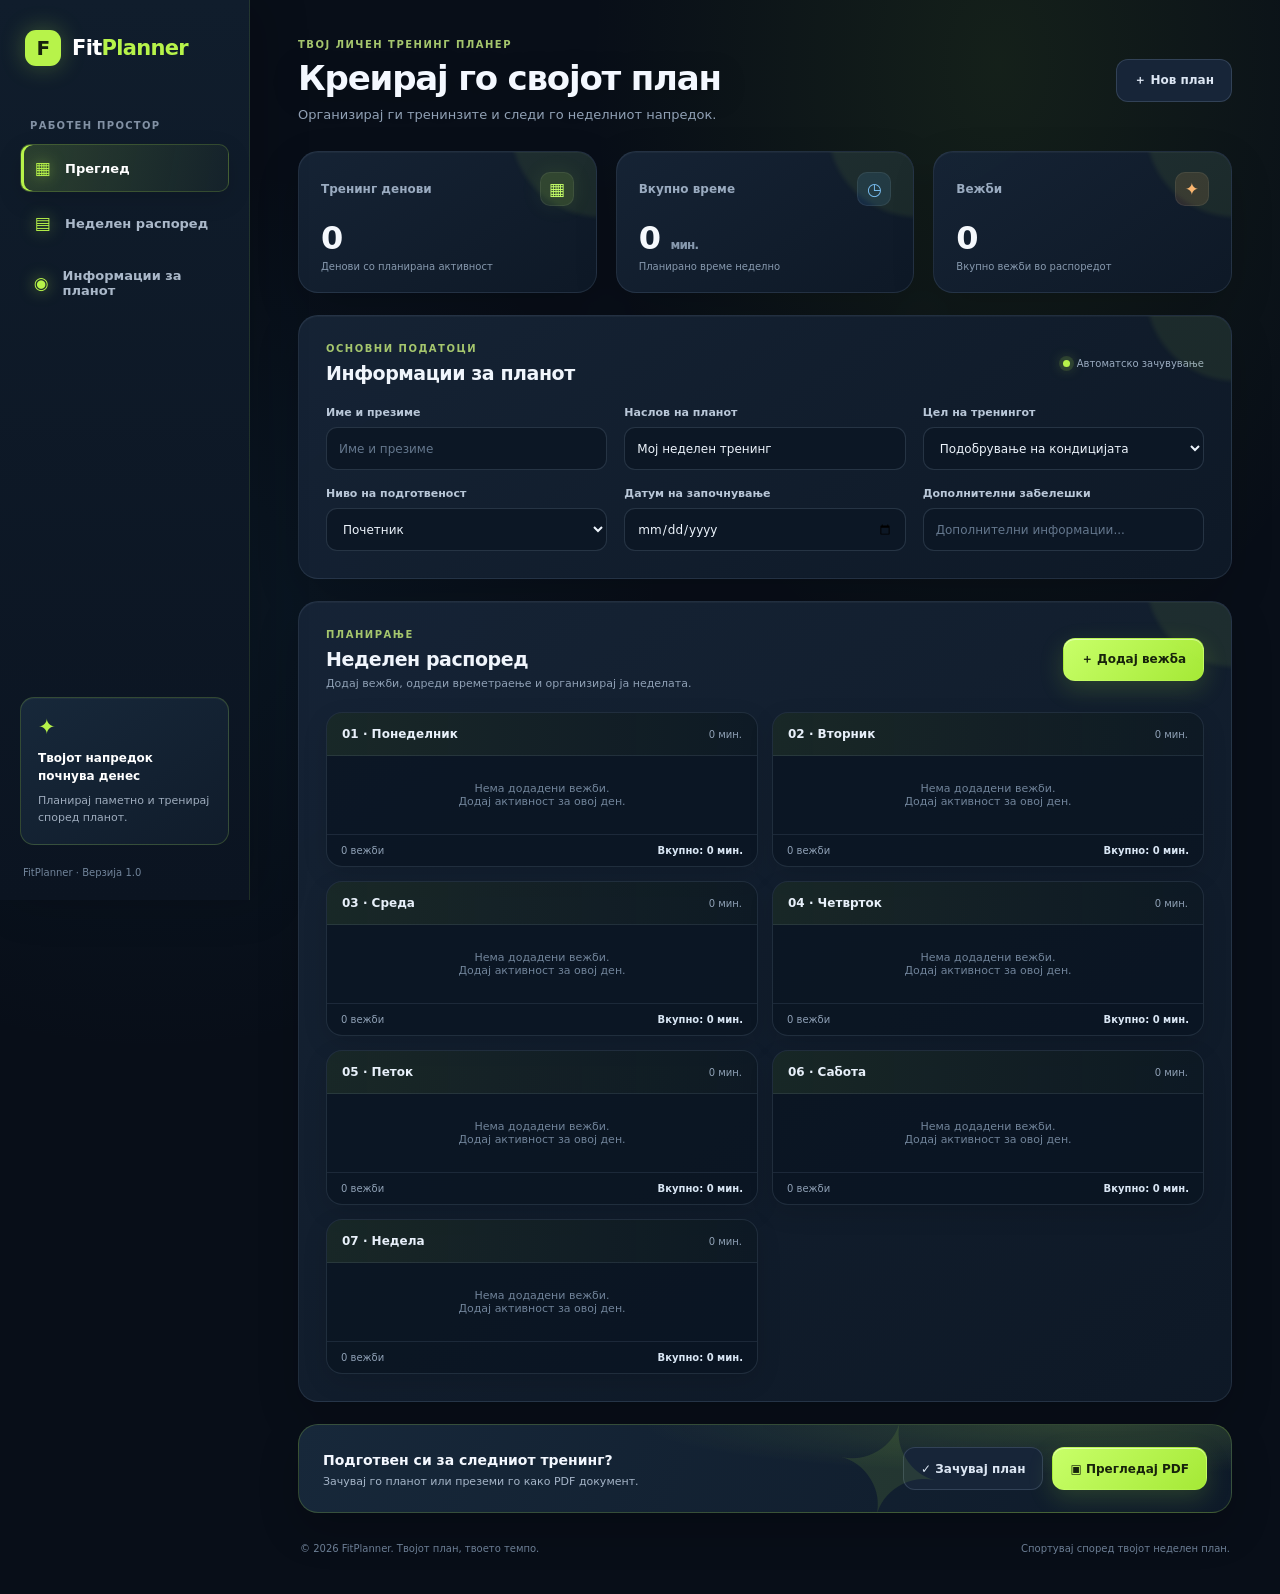
==== index.html @ 8e90e70c "Add files via upload" ====
<!DOCTYPE html>
<html lang="mk">
<head>
    <meta charset="UTF-8">
    <meta name="viewport" content="width=device-width, initial-scale=1.0">
    <meta name="description" content="FitPlanner - креирај персонализиран неделен тренинг-план.">
    <title>FitPlanner | Тренинг планер</title>
    <link rel="stylesheet" href="css/stil.css">
</head>
<body>
    <div class="aplikacija">
        <!-- Навигација за десктоп и мобилни уреди -->
        <aside class="stranicna-navigacija">
            <a class="logo" href="#" aria-label="FitPlanner почетна">
                <span class="logo-ikona">F</span>
                <span>Fit<span class="logo-naglasok">Planner</span></span>
            </a>

            <div class="navigacija-naslov">РАБОТЕН ПРОСТОР</div>
            <nav class="navigacija-linkovi" aria-label="Главна навигација">
                <a class="navigacija-link aktivna" href="#pocetna">
                    <span class="navigacija-ikona">▦</span> Преглед
                </a>
                <a class="navigacija-link" href="#raspored">
                    <span class="navigacija-ikona">▤</span> Неделен распоред
                </a>
                <a class="navigacija-link" href="#informacii">
                    <span class="navigacija-ikona">◉</span> Информации за планот
                </a>
            </nav>

            <div class="navigacija-dno">
                <div class="pomos-karticka">
                    <div class="pomos-ikona">✦</div>
                    <strong>Твојот напредок почнува денес</strong>
                    <p>Планирај паметно и тренирај според планот.</p>
                </div>
                <span class="verzija-aplikacija">FitPlanner · Верзија 1.0</span>
            </div>
        </aside>

        <!-- Главна содржина -->
        <main class="glavna-sodrzina" id="pocetna">
            <header class="gorna-lenta">
                <div>
                    <p class="nadnaslov">ТВОЈ ЛИЧЕН ТРЕНИНГ ПЛАНЕР</p>
                    <h1>Креирај го својот план</h1>
                    <p class="podnaslov">Организирај ги тренинзите и следи го неделниот напредок.</p>
                </div>
                <button class="kopce kopce-svetlo" id="kopceNovPlan" type="button">
                    ＋ Нов план
                </button>
            </header>

            <!-- Картички со автоматски пресметани статистики -->
            <section class="statistika-mreza" aria-label="Статистика на тренинг планот">
                <article class="statistika-karticka">
                    <div class="statistika-vrh">
                        <span class="statistika-oznaka">Тренинг денови</span>
                        <span class="statistika-ikona zelena">▦</span>
                    </div>
                    <strong class="statistika-broj" id="brojDenovi">0</strong>
                    <span class="statistika-opis">Денови со планирана активност</span>
                </article>
                <article class="statistika-karticka">
                    <div class="statistika-vrh">
                        <span class="statistika-oznaka">Вкупно време</span>
                        <span class="statistika-ikona sina">◷</span>
                    </div>
                    <strong class="statistika-broj" id="vkupnoVreme">0 <small>мин.</small></strong>
                    <span class="statistika-opis">Планирано време неделно</span>
                </article>
                <article class="statistika-karticka">
                    <div class="statistika-vrh">
                        <span class="statistika-oznaka">Вежби</span>
                        <span class="statistika-ikona portokalova">✦</span>
                    </div>
                    <strong class="statistika-broj" id="brojVezbi">0</strong>
                    <span class="statistika-opis">Вкупно вежби во распоредот</span>
                </article>
            </section>

            <!-- Форма за основните информации на тренинг планот -->
            <section class="sekcija-panel" id="informacii">
                <div class="sekcija-zaglavie">
                    <div>
                        <p class="sekcija-nadnaslov">ОСНОВНИ ПОДАТОЦИ</p>
                        <h2>Информации за планот</h2>
                    </div>
                    <span class="status-oznaka"><span></span> Автоматско зачувување</span>
                </div>

                <div class="forma-mreza">
                    <label class="pole-grupa">
                        <span>Име и презиме</span>
                        <input class="pole-vnes" id="imeKorisnik" type="text" placeholder="Име и презиме">
                    </label>
                    <label class="pole-grupa">
                        <span>Наслов на планот</span>
                        <input class="pole-vnes" id="naslovPlan" type="text" placeholder="Пр. Мој неделен тренинг">
                    </label>
                    <label class="pole-grupa">
                        <span>Цел на тренингот</span>
                        <select class="pole-vnes" id="celTrening">
                            <option value="Подобрување на кондицијата">Подобрување на кондицијата</option>
                            <option value="Намалување на телесна тежина">Намалување на телесна тежина</option>
                            <option value="Зголемување на мускулна маса">Зголемување на мускулна маса</option>
                            <option value="Одржување на форма">Одржување на форма</option>
                            <option value="Општо здравје и активност">Општо здравје и активност</option>
                        </select>
                    </label>
                    <label class="pole-grupa">
                        <span>Ниво на подготвеност</span>
                        <select class="pole-vnes" id="nivoTrening">
                            <option value="Почетник">Почетник</option>
                            <option value="Средно ниво">Средно ниво</option>
                            <option value="Напредно">Напредно</option>
                        </select>
                    </label>
                    <label class="pole-grupa">
                        <span>Датум на започнување</span>
                        <input class="pole-vnes" id="datumPocetok" type="date">
                    </label>
                    <label class="pole-grupa">
                        <span>Дополнителни забелешки</span>
                        <input class="pole-vnes" id="zabeleskiPlan" type="text" placeholder="Дополнителни информации...">
                    </label>
                </div>
            </section>

            <!-- Неделен распоред во кој што корисникот додава вежби за секој ден -->
            <section class="sekcija-panel" id="raspored">
                <div class="sekcija-zaglavie raspored-zaglavie">
                    <div>
                        <p class="sekcija-nadnaslov">ПЛАНИРАЊЕ</p>
                        <h2>Неделен распоред</h2>
                        <p class="sekcija-opis">Додај вежби, одреди времетраење и организирај ја неделата.</p>
                    </div>
                    <button class="kopce kopce-glavno" id="kopceDodadiVezba" type="button">＋ Додај вежба</button>
                </div>

                <div class="denovi-mreza" id="denoviMreza">
                </div>
            </section>

            <!-- Активности при зачувување на документот -->
            <section class="zavrsni-dejstva">
                <div>
                    <strong>Подготвен си за следниот тренинг?</strong>
                    <p>Зачувај го планот или преземи го како PDF документ.</p>
                </div>
                <div class="zavrsni-kopcinja">
                    <button class="kopce kopce-svetlo" id="kopceZacuvaj" type="button">✓ Зачувај план</button>
                    <button class="kopce kopce-glavno" id="kopcePdf" type="button">▣ Прегледај PDF</button>
                </div>
            </section>

            <footer class="podnozje">
                <span>© 2026 FitPlanner. Твојот план, твоето темпо.</span>
                <span>Спортувај според твојот неделен план.</span>
            </footer>
        </main>
    </div>

    <!-- Прозорец за додавање или уредување на вежба -->
    <div class="pozadina-modal" id="pozadinaModal" aria-hidden="true">
        <section class="modal-prozor" role="dialog" aria-modal="true" aria-labelledby="modalNaslov">
            <div class="modal-zaglavie">
                <div>
                    <p class="sekcija-nadnaslov">ТРЕНИНГ АКТИВНОСТ</p>
                    <h2 id="modalNaslov">Додај вежба</h2>
                </div>
                <button class="modal-zatvori" id="kopceZatvoriModal" type="button" aria-label="Затвори">×</button>
            </div>

            <form id="formaVezba">
                <input type="hidden" id="urediVezbaId">
                <label class="pole-grupa">
                    <span>Ден</span>
                    <select class="pole-vnes" id="denVezba" required></select>
                </label>
                <label class="pole-grupa">
                    <span>Избери вежба според мускулната група</span>
                    <select class="pole-vnes" id="imeVezba" required></select>
                </label>
                <div class="pole-grupa sopstvena-vezba" id="sopstvenaVezbaPolinja" hidden>
                    <span>Твоја вежба</span>
                    <input class="pole-vnes" id="sopstvenoImeVezba" type="text" maxlength="80" placeholder="Внеси име на вежбата">
                    <select class="pole-vnes" id="sopstvenaKategorija" aria-label="Мускулна група">
                        <option value="Гради">Гради</option><option value="Грб">Грб</option>
                        <option value="Раменици">Раменици</option><option value="Бицепс">Бицепс</option>
                        <option value="Трицепс">Трицепс</option><option value="Квадрицепс">Квадрицепс</option>
                        <option value="Задна ложа">Задна ложа</option><option value="Глутеус">Глутеус</option>
                        <option value="Листови">Листови</option><option value="Стомачни и core">Стомачни и core</option>
                        <option value="Кардио">Кардио</option><option value="Мобилност и истегнување">Мобилност и истегнување</option>
                        <option value="Друго">Друго</option>
                    </select>
                    <small class="pole-pomos">Не ја најде вежбата? Внеси сопствено име и избери мускулна група.</small>
                </div>
                <div class="forma-mreza forma-mreza-tesna">
                    <label class="pole-grupa">
                        <span>Времетраење (минути)</span>
                        <input class="pole-vnes" id="vremeVezba" type="number" min="1" max="600" value="10" required>
                    </label>
                    <label class="pole-grupa">
                        <span>Број на серии</span>
                        <input class="pole-vnes" id="seriiVezba" type="number" min="1" max="50" value="3">
                    </label>
                    <label class="pole-grupa">
                        <span>Повторувања</span>
                        <input class="pole-vnes" id="povtoruvanjaVezba" type="text" placeholder="Пр. 12 или 30 сек.">
                    </label>
                    <label class="pole-grupa">
                        <span>Пауза (секунди)</span>
                        <input class="pole-vnes" id="pauzaVezba" type="number" min="0" max="600" value="60">
                    </label>
                </div>
                <label class="pole-grupa">
                    <span>Забелешка</span>
                    <textarea class="pole-vnes pole-tekst" id="zabeleskaVezba" rows="3" placeholder="Дополнителни инструкции за вежбата..."></textarea>
                </label>
                <div class="modal-dejstva">
                    <button class="kopce kopce-svetlo" id="kopceOtkaziModal" type="button">Откажи</button>
                    <button class="kopce kopce-glavno" type="submit">Зачувај вежба</button>
                </div>
            </form>
        </section>
    </div>

    <!-- Скриен html образец што се повикува -->
    <div class="pdf-obrazec" id="pdfObrazec"></div>

    <!-- Преглед на pdf документ пред да се превзема -->
    <div class="pdf-modal-pozadina" id="pdfModal" aria-hidden="true">
        <section class="pdf-modal-prozor" role="dialog" aria-modal="true" aria-labelledby="pdfModalNaslov">
            <header class="pdf-modal-glava">
                <div><p class="sekcija-nadnaslov">FITPLANNER ИЗВЕШТАЈ</p><h2 id="pdfModalNaslov">Преглед на тренинг план</h2><p>Провери го документот, па избери „Зачувај како PDF“ во прозорецот за печатење.</p></div>
                <button class="malo-kopce" id="zatvoriPdfPregled" type="button" aria-label="Затвори">×</button>
            </header>
            <iframe id="pdfPregledRamka" title="Преглед на документ за печатење како PDF"></iframe>
            <footer class="pdf-modal-akcii">
                <button class="kopce kopce-svetlo" id="zatvoriPdfPregledDno" type="button">Назад кон распоредот</button>
                <button class="kopce kopce-glavno" id="prezemiPregledPdf" type="button">⇩ Печати / Зачувај како PDF</button>
            </footer>
        </section>
    </div>

    <!-- Вчитување на JS датотеки -->
    <script src="js/vezbi.js"></script>
    <script src="js/planer.js"></script>
    <script src="js/pdf.js"></script>
    <script src="js/app.js"></script>
</body>
</html>
---- css/stil.css ----
:root {
    --pozadina: #f4f7fb;
    --bela: #ffffff;
    --temna: #142235;
    --tekst: #26364a;
    --sekundaren-tekst: #7c8999;
    --zelena: #a3e635;
    --zelena-temna: #6b9f1d;
    --linija: #e8edf3;
    --senka: 0 12px 35px rgba(24, 42, 65, .06);
    --radius: 18px;
}
* { box-sizing: border-box; }
html { scroll-behavior: smooth; }
body {
    margin: 0;
    background: var(--pozadina);
    color: var(--tekst);
    font-family: Inter, ui-sans-serif, system-ui, -apple-system, BlinkMacSystemFont, "Segoe UI", sans-serif;
}
button, input, select, textarea { font: inherit; }
button { cursor: pointer; }

/* =========================================================
   Главен распоред и навигација за мобилни и десктоп уреди
   ========================================================= */
.aplikacija { min-height: 100vh; }
.stranicna-navigacija {
    width: 250px;
    position: fixed;
    inset: 0 auto 0 0;
    z-index: 5;
    display: flex;
    flex-direction: column;
    padding: 30px 20px 22px;
    color: #dce6f2;
    background: #101d2e;
}
.logo {
    display: flex;
    align-items: center;
    gap: 11px;
    margin: 0 0 54px 5px;
    color: #fff;
    font-size: 21px;
    font-weight: 800;
    letter-spacing: -.7px;
    text-decoration: none;
}
.logo-ikona {
    display: grid;
    width: 36px;
    height: 36px;
    place-items: center;
    border-radius: 11px;
    background: var(--zelena);
    color: #17230d;
    font-size: 20px;
}
.logo-naglasok { color: var(--zelena); }
.navigacija-naslov {
    margin: 0 0 13px 10px;
    color: #8291a4;
    font-size: 10px;
    font-weight: 800;
    letter-spacing: 1.3px;
}
.navigacija-linkovi { display: grid; gap: 7px; }
.navigacija-link {
    display: flex;
    align-items: center;
    gap: 13px;
    padding: 13px 12px;
    border-radius: 10px;
    color: #aab8c9;
    font-size: 13px;
    font-weight: 600;
    text-decoration: none;
    transition: .2s ease;
}
.navigacija-link:hover, .navigacija-link.aktivna {
    background: #22334a;
    color: #fff;
}
.navigacija-link.aktivna { box-shadow: inset 3px 0 var(--zelena); }
.navigacija-ikona { width: 19px; color: var(--zelena); font-size: 17px; text-align: center; }
.navigacija-dno { margin-top: auto; }
.pomos-karticka {
    padding: 17px;
    border: 1px solid #2b3c51;
    border-radius: 14px;
    background: #18283b;
}
.pomos-ikona { margin-bottom: 10px; color: var(--zelena); font-size: 21px; }
.pomos-karticka strong { display: block; color: #fff; font-size: 12px; line-height: 1.5; }
.pomos-karticka p { margin: 7px 0 0; color: #9eacbd; font-size: 11px; line-height: 1.6; }
.verzija-aplikacija { display: block; margin: 22px 0 0 3px; color: #718197; font-size: 10px; }
.glavna-sodrzina { max-width: 1600px; margin-left: 250px; padding: 39px 48px 25px; }
.gorna-lenta { display: flex; align-items: center; justify-content: space-between; gap: 20px; margin-bottom: 29px; }
.nadnaslov, .sekcija-nadnaslov {
    margin: 0 0 8px;
    color: #8a98a9;
    font-size: 10px;
    font-weight: 800;
    letter-spacing: 1.5px;
}
h1, h2, p { overflow-wrap: anywhere; }
h1 { margin: 0; color: var(--temna); font-size: clamp(25px, 3vw, 34px); letter-spacing: -1.2px; }
.podnaslov { margin: 9px 0 0; color: var(--sekundaren-tekst); font-size: 13px; }

/* =========================================================
   Копчиња и картички со статистика
   ========================================================= */
.kopce {
    display: inline-flex;
    min-height: 43px;
    align-items: center;
    justify-content: center;
    gap: 8px;
    padding: 0 17px;
    border: 1px solid transparent;
    border-radius: 10px;
    font-size: 12px;
    font-weight: 750;
    transition: transform .18s ease, box-shadow .18s ease, background .18s ease;
}
.kopce:hover { transform: translateY(-1px); }
.kopce-glavno { background: var(--zelena); color: #1b2a10; box-shadow: 0 5px 13px rgba(163, 230, 53, .2); }
.kopce-glavno:hover { background: #b2f04c; }
.kopce-svetlo { border-color: #e4eaf0; background: #fff; color: #405168; }
.kopce-svetlo:hover { background: #f8fafc; }
.statistika-mreza { display: grid; grid-template-columns: repeat(3, minmax(0, 1fr)); gap: 17px; margin-bottom: 22px; }
.statistika-karticka, .sekcija-panel {
    border: 1px solid #edf1f5;
    border-radius: var(--radius);
    background: var(--bela);
    box-shadow: var(--senka);
}
.statistika-karticka { padding: 20px 22px; }
.statistika-vrh { display: flex; align-items: center; justify-content: space-between; }
.statistika-oznaka { color: #718096; font-size: 12px; font-weight: 650; }
.statistika-ikona { display: grid; width: 34px; height: 34px; place-items: center; border-radius: 10px; font-size: 17px; }
.statistika-ikona.zelena { background: #effbdc; color: #679b1b; }
.statistika-ikona.sina { background: #e9f3ff; color: #4785c8; }
.statistika-ikona.portokalova { background: #fff2e8; color: #e38b43; }
.statistika-broj { display: block; margin-top: 13px; color: #1b2a3e; font-size: 29px; letter-spacing: -.8px; }
.statistika-broj small { color: #8b98a8; font-size: 12px; font-weight: 600; }
.statistika-opis { display: block; margin-top: 4px; color: #9aa5b2; font-size: 10px; }

/* =========================================================
   Форми со податоци
   ========================================================= */
.sekcija-panel { margin-bottom: 22px; padding: 25px; }
.sekcija-zaglavie { display: flex; align-items: center; justify-content: space-between; gap: 18px; margin-bottom: 22px; }
.sekcija-zaglavie h2, .modal-zaglavie h2 { margin: 0; color: #1b2a3e; font-size: 19px; letter-spacing: -.45px; }
.sekcija-opis { margin: 7px 0 0; color: #8a97a7; font-size: 11px; }
.status-oznaka { display: flex; align-items: center; gap: 7px; color: #82909f; font-size: 10px; white-space: nowrap; }
.status-oznaka span { width: 7px; height: 7px; border-radius: 50%; background: #8bcf36; box-shadow: 0 0 0 4px #eff9e5; }
.forma-mreza { display: grid; grid-template-columns: repeat(3, minmax(0, 1fr)); gap: 17px; }
.forma-mreza-tesna { grid-template-columns: repeat(2, minmax(0, 1fr)); }
.pole-grupa { display: grid; min-width: 0; gap: 8px; }
.pole-grupa > span { color: #56667a; font-size: 11px; font-weight: 700; }
.pole-vnes {
    width: 100%;
    min-height: 43px;
    padding: 10px 12px;
    border: 1px solid #e4eaf0;
    border-radius: 9px;
    outline: none;
    background: #fbfcfe;
    color: #34465b;
    font-size: 12px;
    transition: border .2s ease, box-shadow .2s ease;
}
.pole-vnes:focus { border-color: #a3d95a; box-shadow: 0 0 0 3px rgba(163, 230, 53, .13); }
.pole-vnes::placeholder { color: #aab4c0; }
.pole-tekst { resize: vertical; }

/* =========================================================
   Неделен распоред и картички за деновите
   ========================================================= */
.raspored-zaglavie { align-items: center; }
.denovi-mreza { display: grid; grid-template-columns: repeat(2, minmax(0, 1fr)); gap: 14px; }
.den-karticka { min-width: 0; overflow: hidden; border: 1px solid #e9eef3; border-radius: 13px; background: #fff; }
.den-zaglavie { display: flex; align-items: center; justify-content: space-between; gap: 12px; padding: 14px 15px; border-bottom: 1px solid #edf1f5; background: #fbfcfe; }
.den-ime { color: #27384d; font-size: 12px; font-weight: 800; }
.den-vreme { color: #7c8999; font-size: 10px; white-space: nowrap; }
.den-sodrzina { min-height: 70px; padding: 12px 14px; }
.prazno-den { display: grid; min-height: 54px; place-items: center; color: #a1adba; font-size: 11px; text-align: center; }
.vezba-red { display: flex; align-items: flex-start; justify-content: space-between; gap: 10px; padding: 9px 0; border-bottom: 1px solid #f0f3f6; }
.vezba-red:last-child { border-bottom: 0; }
.vezba-podatoci { min-width: 0; }
.vezba-ime { display: block; color: #34465b; font-size: 11px; font-weight: 750; }
.vezba-meta { display: block; margin-top: 4px; color: #96a2b0; font-size: 10px; line-height: 1.5; }
.vezba-akcii { display: flex; flex-shrink: 0; gap: 4px; }
.malo-kopce { display: grid; width: 27px; height: 27px; place-items: center; border: 0; border-radius: 7px; background: #f2f5f8; color: #6d7b8c; font-size: 12px; }
.malo-kopce:hover { background: #e8f5d9; color: #5c8c1a; }
.malo-kopce.izbrisi:hover { background: #fff0ed; color: #d65b4d; }
.den-dno { display: flex; align-items: center; justify-content: space-between; padding: 10px 14px; border-top: 1px solid #edf1f5; color: #8996a5; font-size: 10px; }
.den-dno strong { color: #53657a; }
.zavrsni-dejstva { display: flex; align-items: center; justify-content: space-between; gap: 18px; margin: 5px 0 25px; padding: 22px 24px; border-radius: var(--radius); background: #17283d; color: #fff; }
.zavrsni-dejstva strong { font-size: 14px; }
.zavrsni-dejstva p { margin: 6px 0 0; color: #a9b7c8; font-size: 11px; }
.zavrsni-kopcinja { display: flex; flex-wrap: wrap; gap: 9px; }
.podnozje { display: flex; justify-content: space-between; gap: 15px; padding: 5px 2px 15px; color: #9aa6b4; font-size: 10px; }

/* =========================================================
   Прозорец за додавање и уредување на вежби
   ========================================================= */
.pozadina-modal {
    position: fixed;
    inset: 0;
    z-index: 20;
    display: none;
    align-items: center;
    justify-content: center;
    overflow-y: auto;
    padding: 20px;
    background: rgba(13, 25, 41, .62);
    backdrop-filter: blur(4px);
}
.pozadina-modal.otvorena { display: flex; }
.modal-prozor { width: min(100%, 520px); max-height: 92vh; overflow-y: auto; padding: 25px; border-radius: 17px; background: #fff; box-shadow: 0 25px 80px rgba(0,0,0,.2); }
.modal-zaglavie { display: flex; align-items: flex-start; justify-content: space-between; margin-bottom: 22px; }
.modal-zatvori { width: 32px; height: 32px; border: 0; border-radius: 9px; background: #f2f5f8; color: #68788b; font-size: 22px; }
#formaVezba { display: grid; gap: 15px; }
.modal-dejstva { display: flex; justify-content: flex-end; gap: 9px; margin-top: 5px; }

/* =========================================================
   PDF Образец
   ========================================================= */
.pdf-obrazec { display: none; position: absolute; left: 0; top: 0; z-index: -1; width: 794px; box-sizing: border-box; padding: 42px; background: #fff; color: #26364a; font-family: Arial, sans-serif; }
.pdf-glava { padding: 25px; border-radius: 12px; background: #142235; color: #fff; }
.pdf-logo { color: #a3e635; font-size: 13px; font-weight: 800; letter-spacing: 2px; }
.pdf-glava h1 { margin: 16px 0 6px; color: #fff; font-size: 28px; }
.pdf-glava p { margin: 0; color: #d1dbe7; font-size: 12px; }
.pdf-info { display: grid; grid-template-columns: 1fr 1fr; gap: 12px; margin: 22px 0; }
.pdf-info-karticka { padding: 13px; border: 1px solid #e6ebf0; border-radius: 8px; }
.pdf-info-karticka small { display: block; margin-bottom: 5px; color: #8491a0; font-size: 9px; text-transform: uppercase; }
.pdf-info-karticka strong { color: #26364a; font-size: 12px; }
.pdf-den { margin: 16px 0; page-break-inside: avoid; }
.pdf-den h2 { padding: 10px 12px; border-radius: 6px; background: #eef6e3; color: #263b19; font-size: 14px; }
.pdf-tabela { width: 100%; border-collapse: collapse; font-size: 10px; }
.pdf-tabela th, .pdf-tabela td { padding: 8px; border: 1px solid #e5eaf0; text-align: left; vertical-align: top; }
.pdf-tabela th { background: #f4f7fa; color: #526174; }
.pdf-vkupno { margin-top: 20px; padding: 15px; border-radius: 8px; background: #142235; color: #fff; font-size: 12px; }
.pdf-zabeleska { margin-top: 15px; color: #68788b; font-size: 10px; line-height: 1.6; }
.pdf-podnozje { margin-top: 25px; padding-top: 12px; border-top: 1px solid #e5eaf0; color: #98a3b0; font-size: 9px; text-align: center; }

/* =========================================================
   Респонзивност за различни уреди
   ========================================================= */
@media (max-width: 1100px) {
    .glavna-sodrzina { padding: 32px 27px; }
    .stranicna-navigacija { width: 220px; }
    .glavna-sodrzina { margin-left: 220px; }
    .forma-mreza { grid-template-columns: repeat(2, minmax(0, 1fr)); }
}
@media (max-width: 760px) {
    .stranicna-navigacija { position: static; width: auto; padding: 15px 18px; }
    .logo { margin: 0; }
    .navigacija-naslov, .navigacija-dno { display: none; }
    .navigacija-linkovi { display: flex; gap: 5px; margin-top: 13px; overflow-x: auto; }
    .navigacija-link { flex: 0 0 auto; padding: 9px 11px; font-size: 11px; }
    .glavna-sodrzina { margin-left: 0; padding: 25px 17px; }
    .gorna-lenta { align-items: flex-start; }
    .gorna-lenta > .kopce { flex-shrink: 0; }
    .statistika-mreza { gap: 9px; }
    .statistika-karticka { padding: 14px; }
    .statistika-broj { font-size: 24px; }
    .statistika-opis { line-height: 1.4; }
    .sekcija-panel { padding: 18px; }
    .denovi-mreza { grid-template-columns: 1fr; }
}
@media (max-width: 520px) {
    .gorna-lenta { flex-direction: column; }
    .gorna-lenta > .kopce { width: 100%; }
    .statistika-mreza { grid-template-columns: 1fr; }
    .statistika-karticka { display: grid; grid-template-columns: 1fr auto; align-items: center; }
    .statistika-vrh { display: contents; }
    .statistika-ikona { grid-column: 2; grid-row: 1 / span 2; }
    .statistika-broj { margin-top: 5px; }
    .statistika-opis { grid-column: 1 / -1; }
    .forma-mreza, .forma-mreza-tesna { grid-template-columns: 1fr; }
    .sekcija-zaglavie { align-items: flex-start; flex-direction: column; }
    .status-oznaka { white-space: normal; }
    .zavrsni-dejstva { align-items: stretch; flex-direction: column; padding: 19px; }
    .zavrsni-kopcinja { display: grid; grid-template-columns: 1fr; }
    .podnozje { flex-direction: column; }
    .modal-prozor { padding: 19px; }
    .modal-dejstva { flex-direction: column-reverse; }
    .modal-dejstva .kopce { width: 100%; }
}


/* Полиња за сопствена вежба - по избор на корисник */
[hidden] { display: none !important; }
.sopstvena-vezba { gap: 9px; }
.sopstvena-vezba .pole-vnes { width: 100%; }
.pole-pomos { color: var(--tekst-sekundaren, #8492a6); font-size: 11px; line-height: 1.5; }

/* =========================================================
   Дел со анимации и ефекти
   ========================================================= */
:root {
    --pozadina: #080e18;
    --bela: #111c2b;
    --temna: #f4f8ff;
    --tekst: #dce6f3;
    --sekundaren-tekst: #91a1b5;
    --zelena: #b7f34a;
    --zelena-temna: #8dc52c;
    --linija: rgba(155, 180, 210, .13);
    --senka: 0 18px 55px rgba(0, 0, 0, .24);
    --radius: 20px;
}
body {
    background:
      radial-gradient(ellipse at 78% 4%, rgba(129, 191, 43, .10), transparent 29%),
      radial-gradient(ellipse at 12% 38%, rgba(35, 112, 150, .10), transparent 32%),
      #080e18;
    color: var(--tekst);
}
body::before {
    content: ""; position: fixed; inset: 0; z-index: -1; pointer-events: none;
    opacity: .16;
    background-image: radial-gradient(rgba(190, 220, 255, .22) .7px, transparent .7px);
    background-size: 24px 24px;
    mask-image: linear-gradient(to bottom, black, transparent 82%);
}
.stranicna-navigacija {
    background: linear-gradient(180deg, #101d2c 0%, #0b1421 100%);
    border-right: 1px solid rgba(183, 243, 74, .12);
    box-shadow: 12px 0 45px rgba(0,0,0,.18);
}
.logo-ikona { box-shadow: 0 0 25px rgba(183,243,74,.28); transition: transform .35s, box-shadow .35s; }
.logo:hover .logo-ikona { transform: rotate(-9deg) scale(1.08); box-shadow: 0 0 34px rgba(183,243,74,.48); }
.navigacija-link { border: 1px solid transparent; transition: color .22s, background .22s, transform .22s, border-color .22s; }
.navigacija-link:hover { transform: translateX(4px); background: rgba(183,243,74,.08); border-color: rgba(183,243,74,.12); color: #fff; }
.navigacija-link.aktivna { background: linear-gradient(100deg, rgba(183,243,74,.17), rgba(183,243,74,.035)); border: 1px solid rgba(183,243,74,.18); box-shadow: inset 3px 0 var(--zelena), 0 8px 25px rgba(0,0,0,.13); }
.navigacija-ikona { text-shadow: 0 0 15px rgba(183,243,74,.55); }
.pomos-karticka { background: linear-gradient(145deg, #17283a, #101c2b); border-color: rgba(183,243,74,.2); box-shadow: inset 0 1px rgba(255,255,255,.04); }
.glavna-sodrzina { animation: pojavuvanje .65s cubic-bezier(.2,.75,.25,1) both; }
.nadnaslov, .sekcija-nadnaslov { color: #a5c66d; }
h1 { color: #f4f8ff; text-shadow: 0 5px 28px rgba(0,0,0,.25); }
.podnaslov { color: #91a1b5; }
.kopce { border-radius: 12px; transition: transform .22s ease, box-shadow .22s ease, filter .22s ease, background .22s ease; }
.kopce:hover { transform: translateY(-3px); }
.kopce:active { transform: translateY(-1px) scale(.98); }
.kopce-glavno { background: linear-gradient(135deg, #c8ff69, #a5e936); color: #17230b; box-shadow: 0 8px 25px rgba(163,230,53,.18), inset 0 1px rgba(255,255,255,.5); }
.kopce-glavno:hover { background: linear-gradient(135deg, #d7ff8c, #b7f34a); box-shadow: 0 12px 32px rgba(163,230,53,.30); filter: saturate(1.12); }
.kopce-svetlo { border-color: rgba(160,181,207,.2); background: #172538; color: #dce6f3; }
.kopce-svetlo:hover { background: #20334a; border-color: rgba(183,243,74,.28); }
.statistika-mreza { gap: 19px; }
.statistika-karticka, .sekcija-panel {
    position: relative; overflow: hidden;
    border: 1px solid rgba(155,180,210,.13);
    background: linear-gradient(145deg, rgba(22,36,54,.97), rgba(14,25,39,.98));
    box-shadow: 0 16px 42px rgba(0,0,0,.18), inset 0 1px rgba(255,255,255,.035);
    transition: transform .28s ease, border-color .28s ease, box-shadow .28s ease;
}
.statistika-karticka::before, .sekcija-panel::before {
    content: ""; position: absolute; width: 180px; height: 180px; right: -95px; top: -115px;
    border-radius: 50%; background: rgba(183,243,74,.075); filter: blur(2px); pointer-events: none;
}
.statistika-karticka:hover, .sekcija-panel:hover { border-color: rgba(183,243,74,.25); box-shadow: 0 22px 55px rgba(0,0,0,.26), 0 0 0 1px rgba(183,243,74,.035); }
.statistika-karticka:hover { transform: translateY(-5px); }
.statistika-oznaka { color: #9aabc0; }
.statistika-ikona { border: 1px solid rgba(255,255,255,.07); }
.statistika-ikona.zelena { background: rgba(183,243,74,.13); color: #c6ff6b; box-shadow: 0 0 22px rgba(183,243,74,.08); }
.statistika-ikona.sina { background: rgba(72,157,235,.13); color: #75baff; }
.statistika-ikona.portokalova { background: rgba(255,160,85,.13); color: #ffb274; }
.statistika-broj { color: #f5f8fc; font-size: 32px; animation: brojNagore .7s .12s both; }
.statistika-broj small, .statistika-opis { color: #8799ae; }
.sekcija-panel { padding: 27px; }
.sekcija-zaglavie h2, .modal-zaglavie h2 { color: #f0f5fc; }
.sekcija-opis { color: #8fa0b5; }
.status-oznaka { color: #9aabc0; }
.status-oznaka span { background: #b7f34a; box-shadow: 0 0 0 4px rgba(183,243,74,.12), 0 0 13px rgba(183,243,74,.65); animation: pulsTochka 2s infinite; }
.pole-grupa > span { color: #b9c7d8; }
.pole-vnes { border: 1px solid rgba(155,180,210,.18); border-radius: 11px; background: #0c1725; color: #edf4fc; }
.pole-vnes:focus { border-color: #b7f34a; background: #101f30; box-shadow: 0 0 0 3px rgba(183,243,74,.12), 0 0 22px rgba(183,243,74,.06); }
.pole-vnes::placeholder { color: #64778d; }
.pole-vnes option { background: #111c2b; color: #edf4fc; }
.den-karticka { border: 1px solid rgba(155,180,210,.15); border-radius: 16px; background: rgba(10,20,33,.76); box-shadow: 0 8px 24px rgba(0,0,0,.12); transition: transform .25s, border-color .25s, box-shadow .25s; animation: kartickaVleguva .5s both; }
.den-karticka:hover { transform: translateY(-3px); border-color: rgba(183,243,74,.27); box-shadow: 0 16px 35px rgba(0,0,0,.22); }
.den-zaglavie { border-color: rgba(155,180,210,.12); background: linear-gradient(90deg, rgba(183,243,74,.08), rgba(183,243,74,.015)); }
.den-ime { color: #e8f0fa; }
.den-vreme, .den-dno { color: #8fa0b5; }
.den-sodrzina { color: #dce6f3; }
.prazno-den { color: #71849a; }
.vezba-red { border-color: rgba(155,180,210,.11); transition: background .2s, padding .2s; }
.vezba-red:hover { padding-left: 6px; background: rgba(183,243,74,.035); }
.vezba-ime { color: #e3edf8; }
.vezba-meta { color: #8396ab; }
.malo-kopce { background: #1a2a3e; color: #a9bbcf; transition: transform .2s, background .2s, color .2s; }
.malo-kopce:hover { transform: scale(1.09); background: rgba(183,243,74,.16); color: #c8ff69; }
.malo-kopce.izbrisi:hover { background: rgba(255,100,100,.15); color: #ff8d87; }
.den-dno { border-color: rgba(155,180,210,.12); }
.den-dno strong { color: #d9e6f4; }
.zavrsni-dejstva { position: relative; overflow: hidden; border: 1px solid rgba(183,243,74,.2); background: radial-gradient(ellipse at 85% 0%, rgba(183,243,74,.17), transparent 40%), linear-gradient(115deg, #17283a, #0e1a29); box-shadow: 0 18px 40px rgba(0,0,0,.2); }
.zavrsni-dejstva::after { content: "✦"; position: absolute; right: 31%; top: -30px; color: rgba(183,243,74,.11); font-size: 130px; transform: rotate(14deg); pointer-events: none; }
.zavrsni-dejstva strong { color: #f4f8ff; }
.zavrsni-dejstva p { color: #a5b5c8; }
.podnozje { color: #70839a; }
.pozadina-modal { background: rgba(3,8,15,.78); backdrop-filter: blur(12px); }
.modal-prozor { border: 1px solid rgba(183,243,74,.17); background: linear-gradient(145deg, #172538, #0d1826); color: #dce6f3; box-shadow: 0 30px 100px rgba(0,0,0,.55); animation: modalVleguva .28s cubic-bezier(.2,.8,.2,1) both; }
.modal-zatvori { background: #22334a; color: #c0cede; transition: transform .2s, background .2s; }
.modal-zatvori:hover { transform: rotate(90deg); background: #30465f; color: #fff; }
.pole-pomos { color: #8295aa; }
.verzija-aplikacija { color: #71849a; }
@keyframes pojavuvanje { from { opacity: 0; transform: translateY(14px); } to { opacity: 1; transform: translateY(0); } }
@keyframes kartickaVleguva { from { opacity: 0; transform: translateY(10px); } to { opacity: 1; transform: translateY(0); } }
@keyframes brojNagore { from { opacity: .35; transform: translateY(8px); } to { opacity: 1; transform: translateY(0); } }
@keyframes pulsTochka { 0%,100% { box-shadow: 0 0 0 4px rgba(183,243,74,.12), 0 0 10px rgba(183,243,74,.45); } 50% { box-shadow: 0 0 0 7px rgba(183,243,74,.035), 0 0 18px rgba(183,243,74,.75); } }
@keyframes modalVleguva { from { opacity: 0; transform: translateY(12px) scale(.98); } to { opacity: 1; transform: translateY(0) scale(1); } }
::selection { background: rgba(183,243,74,.28); color: #fff; }
:focus-visible { outline: 2px solid #b7f34a; outline-offset: 3px; }
@media (max-width: 760px) {
    .stranicna-navigacija { background: rgba(12,22,35,.97); border-right: 0; border-bottom: 1px solid rgba(183,243,74,.15); }
    .navigacija-link:hover { transform: translateY(-2px); }
    .statistika-karticka:hover, .den-karticka:hover { transform: none; }
    .sekcija-panel { padding: 20px; }
}
@media (prefers-reduced-motion: reduce) {
    *, *::before, *::after { scroll-behavior: auto !important; animation-duration: .01ms !important; animation-iteration-count: 1 !important; transition-duration: .01ms !important; }
}


/* PDF преглед одвоен од главната страна */
.pdf-modal-pozadina { display:none; position:fixed; inset:0; z-index:20000; padding:22px; background:rgba(3,10,20,.86); backdrop-filter:blur(12px); align-items:center; justify-content:center; }
.pdf-modal-pozadina.otvorena { display:flex; }
.pdf-modal-prozor { width:min(1180px,100%); height:min(92vh,1000px); display:flex; flex-direction:column; overflow:hidden; border:1px solid rgba(163,230,53,.24); border-radius:20px; background:#101c2b; box-shadow:0 30px 100px rgba(0,0,0,.55); }
.pdf-modal-glava { display:flex; align-items:flex-start; justify-content:space-between; gap:20px; padding:18px 22px; color:#f4f7fb; }
.pdf-modal-glava h2 { margin:3px 0 5px; font-size:20px; }
.pdf-modal-glava p:last-child { margin:0; color:#9eacbd; font-size:13px; }
#pdfPregledRamka { flex:1; width:100%; min-height:300px; border:0; background:#e9edf2; }
.pdf-modal-akcii { display:flex; justify-content:flex-end; gap:10px; padding:15px 20px; border-top:1px solid rgba(255,255,255,.08); }
@media(max-width:600px) { .pdf-modal-pozadina { padding:7px; } .pdf-modal-prozor { height:96vh; border-radius:13px; } .pdf-modal-glava { padding:14px; } .pdf-modal-akcii { padding:12px; flex-wrap:wrap; } .pdf-modal-akcii .kopce { flex:1; } }
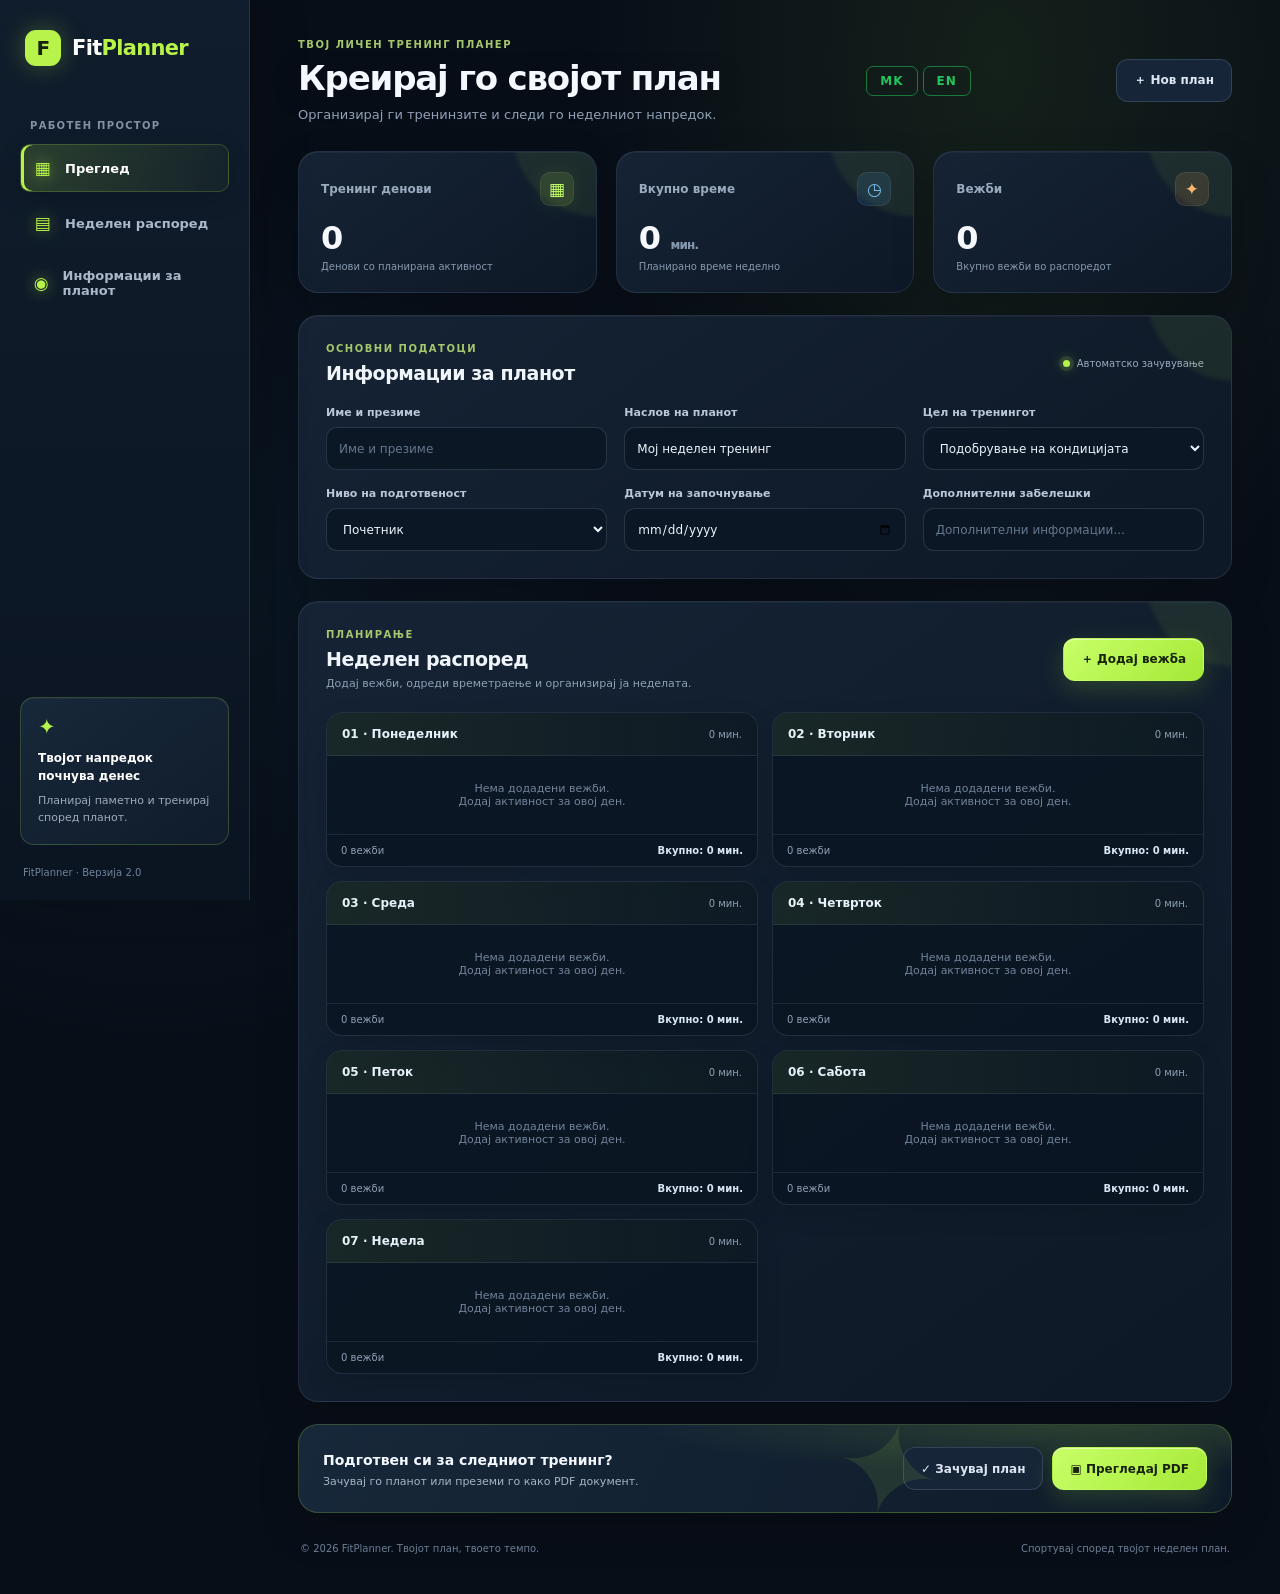
==== commit 9d0b10f1: "Add files via upload" ====
--- a/index.html
+++ b/index.html
@@ -35,7 +35,7 @@
                     <strong>Твојот напредок почнува денес</strong>
                     <p>Планирај паметно и тренирај според планот.</p>
                 </div>
-                <span class="verzija-aplikacija">FitPlanner · Верзија 1.0</span>
+                <span class="verzija-aplikacija">FitPlanner · Верзија 2.0</span>
             </div>
         </aside>
 
@@ -47,6 +47,15 @@
                     <h1>Креирај го својот план</h1>
                     <p class="podnaslov">Организирај ги тренинзите и следи го неделниот напредок.</p>
                 </div>
+
+        <!--Превод-->
+        <div class="prevod">
+             <a href="index.html">MK
+             </a>
+             <a href="index-en.html">EN
+             </a>
+        </div>  
+
                 <button class="kopce kopce-svetlo" id="kopceNovPlan" type="button">
                     ＋ Нов план
                 </button>
--- a/css/stil.css
+++ b/css/stil.css
@@ -437,3 +437,68 @@
 #pdfPregledRamka { flex:1; width:100%; min-height:300px; border:0; background:#e9edf2; }
 .pdf-modal-akcii { display:flex; justify-content:flex-end; gap:10px; padding:15px 20px; border-top:1px solid rgba(255,255,255,.08); }
 @media(max-width:600px) { .pdf-modal-pozadina { padding:7px; } .pdf-modal-prozor { height:96vh; border-radius:13px; } .pdf-modal-glava { padding:14px; } .pdf-modal-akcii { padding:12px; flex-wrap:wrap; } .pdf-modal-akcii .kopce { flex:1; } }
+
+/* Превод */
+.prevod {
+    display: inline-flex;
+    align-items: center;
+    gap: 5px;
+    background: transparent;
+    padding: 0;
+}
+
+.prevod a {
+    display: inline-block;
+    padding: 7px 13px;
+
+    color: #22c55e;
+    text-decoration: none;
+    font-family: inherit;
+    font-size: 12px;
+    font-weight: 700;
+    letter-spacing: 1px;
+
+    background: transparent;
+    border: 1px solid rgba(34, 197, 94, 0.55);
+    border-radius: 7px;
+
+    transition: all 0.3s ease;
+}
+
+.prevod a:hover {
+    color: #ffffff;
+    background: rgba(34, 197, 94, 0.85);
+    border-color: #22c55e;
+
+    box-shadow:
+        0 0 8px rgba(34, 197, 94, 0.4),
+        0 0 16px rgba(34, 197, 94, 0.2);
+
+    transform: translateY(-2px);
+}
+
+.prevod a:active {
+    transform: scale(0.95);
+}
+
+
+/* Мобилна верзија */
+@media (max-width: 600px) {
+    .prevod {
+        display: flex;
+        justify-content: center;
+        align-items: center;
+        width: 100%;
+        padding: 4px;
+        gap: 4px;
+    }
+
+    .prevod a {
+        min-width: 34px;
+        padding: 7px 10px;
+        font-size: 14px;
+        text-align: center;
+    }
+}
+
+
